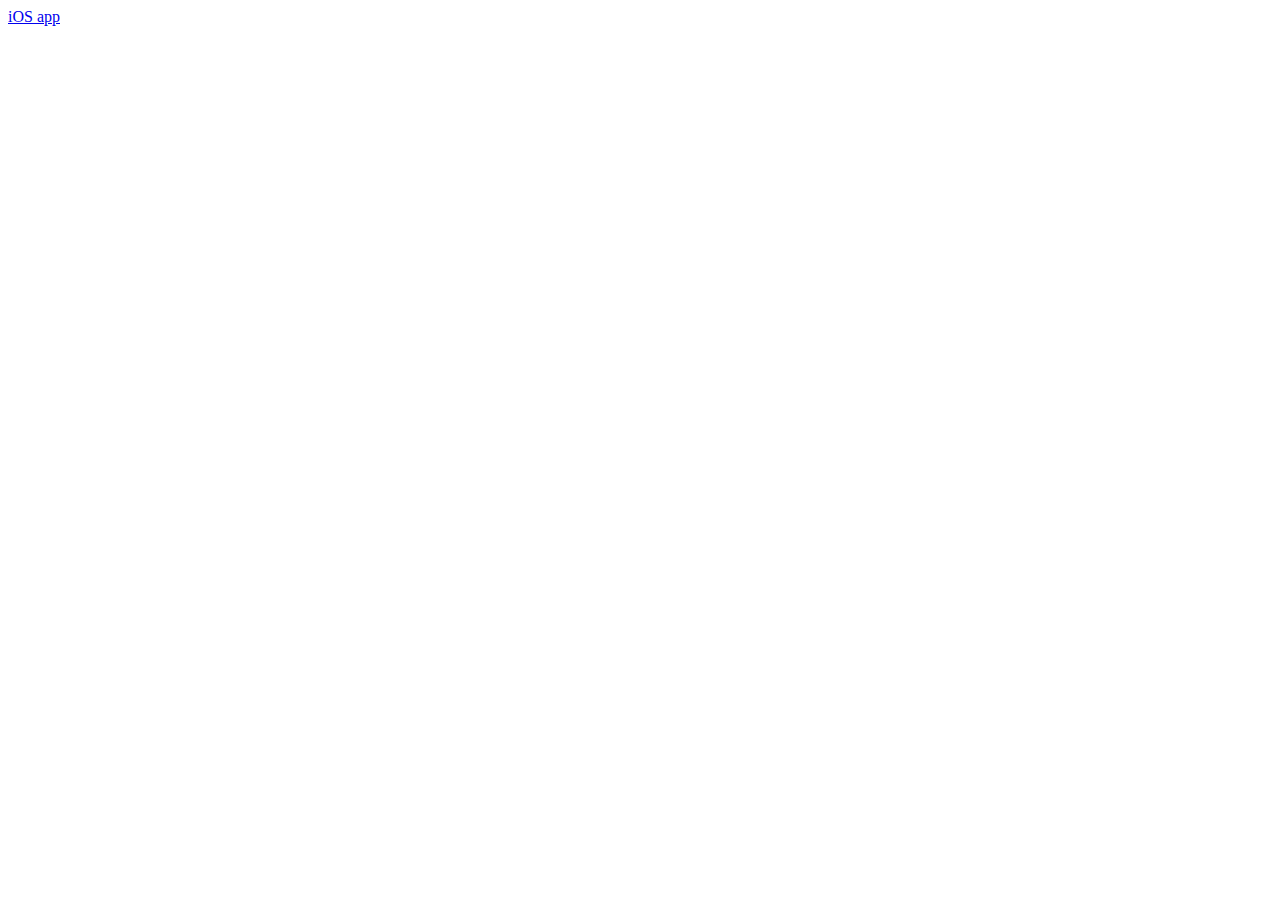
==== ces/index.html @ 85863557 "iOS app" ====
<html>
  <head>
    <title>Rulai@CES 2019</title>
    <meta name="viewport" content="width=device-width, initial-scale=1.0"/>
    <script src="https://cdnjs.cloudflare.com/ajax/libs/jquery/3.3.1/jquery.min.js"></script>
    <script>
      function getChatWidgetCode (webRoot, orgId, botId, options, customScript) {
        if (!options) {
          options = 'null'
        } else {
          options = JSON.stringify(options)
        }
        if (!customScript || customScript === undefined) {
          customScript = 'w'
        }
      
        var script = '<sc' + 'ript src="' + webRoot + customScript + '.js"></scri' + 'pt>' +
          '<scri' + 'pt type="text/javascript">_widget("' + webRoot + '", "' + orgId + '", "' + botId +
          '", "0px", "0px", "32454c", "289dd2", ' + options + ')</scr' + 'ipt>'
        console.log('add_web_widget ' + script)
        return script
      }
      
      function addChatWidget (webRoot, orgId, botId, options, customScript) {
        if (customScript === undefined) {
          customScript = null
        }
      
        var storageKey = 'widgetCustomScript_' + orgId
      
        if (localStorage && localStorage[storageKey]) {
          customScript = localStorage[storageKey]
        }
      
        // eslint-disable-next-line
        if (typeof (_Rulai_widget) === 'undefined') {
          var script = getChatWidgetCode(webRoot, orgId, botId, options, customScript)
          var scriptParts = script.split('</sc' + 'ript>')
          var script1 = scriptParts[0] + '</scr' + 'ipt>'
          var script2 = scriptParts[1] + '</scr' + 'ipt>'
          $('body').append(script1)
          var delayedFunc = function () {
            if (window._widget === undefined) {
              setTimeout(delayedFunc, 100)
              return
            }
            $('body').append(script2)
          }
          delayedFunc()
        } else {
          $('#iframe_window').remove()
          $('#widget').remove()
          $('#iframe_banner').remove()
          $('#widget_banner').remove()
          /* important, must deep clean before re-init */
      
          if (window._rulai_widget) {
            Object.keys(window._rulai_widget).forEach(function (key) { delete window._rulai_widget[key] })
            window._rulai_widget = undefined
          //   delete window._rulai_widget
          }
      
          // if (window._widget) {
          //   Object.keys(window._widget).forEach(function (key) { delete window._widget[key] })
          //   window._widget = undefined
          // //   delete window._widget
          // }
      
          if (window._widgetload) {
            Object.keys(window._widgetLoad).forEach(function (key) { delete window._widgetLoad[key] })
            window._widgetLoad = undefined
          //   delete window._widgetLoad
          }
      
          var scriptAppend = getChatWidgetCode(webRoot, orgId, botId, options, customScript)
          $('body').append(scriptAppend)
        }
      }
      
      function showChatWindow () {
        if (window._rulai_widget) {
          window._rulai_widget.restartSession = true
          sessionStorage.removeItem('_rulai_widget_session_id')
          window._rulai_widget.showIframe()
        } else {
          setTimeout(function () {
            showChatWindow()
          }, 300)
        }
      }
      
      function loadChatWidget ( botId, orgId, variables) {
        var variableList = []
        for (var name in variables) {
          if (typeof variables[name] === 'object') {
            variableList.push({name: name, value: JSON.stringify(variables[name])})
          } else {
            variableList.push({name: name, value: variables[name]})
          }
        }
        addChatWidget(
          'https://sandbox.rul.ai/',
          botId,
          orgId,
          {
            isOngoingSession: false,
            console: false,
            slot: {
              variables: variableList}})
        showChatWindow()
      }
      $(function () {
        loadChatWidget('bffd0a95a44745658b62b89f0ae9623b', '3c5f2d0be8a949ffb2aea84181733843', {})
      })
      </script>
  </head>
  <body>
    <a href="itms-services://?action=download-manifest&url=https://s3-us-west-2.amazonaws.com/rulaichat/manifest.plist">iOS app</a>
  </body>
</html>
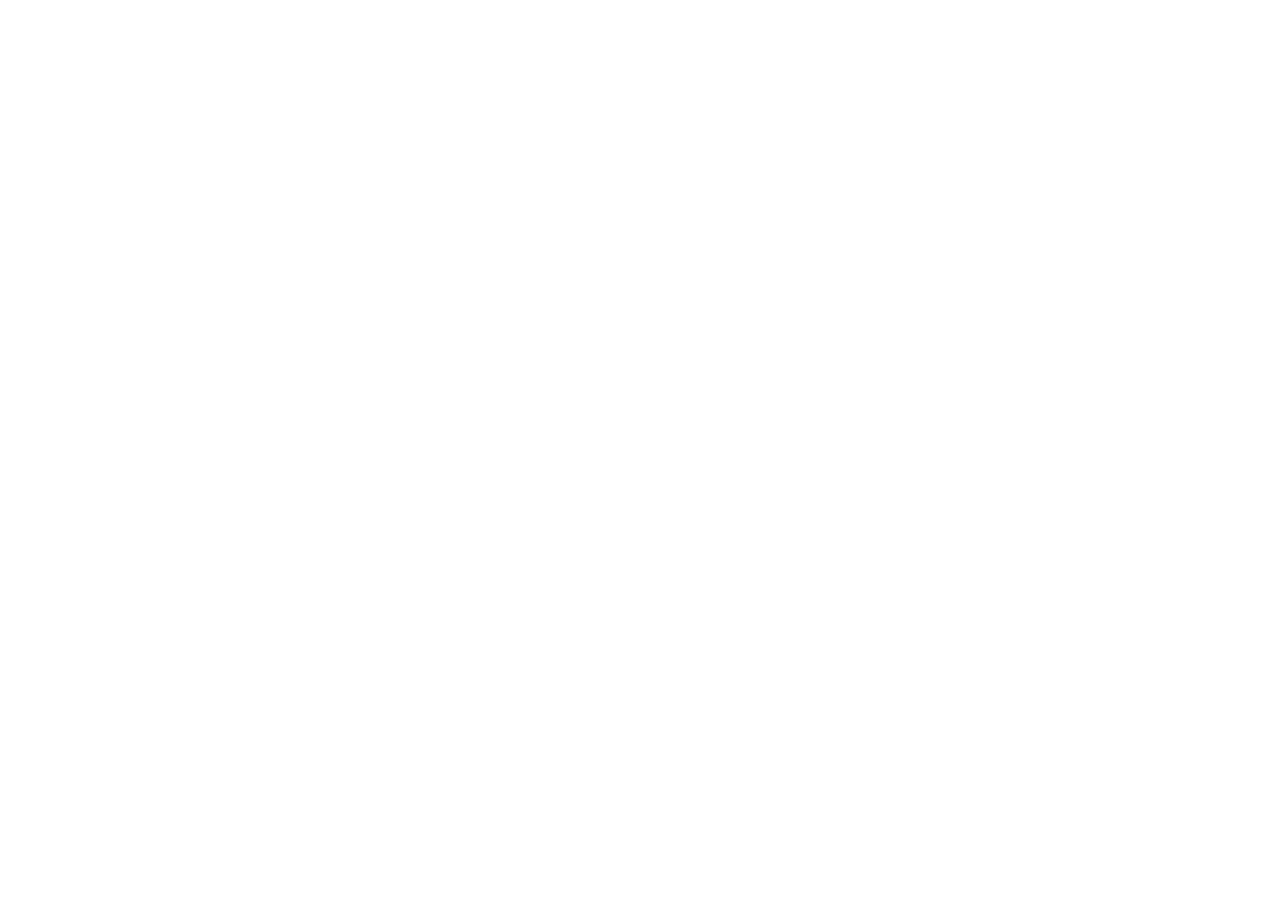
==== commit a484849f: "remove ios link" ====
--- a/ces/index.html
+++ b/ces/index.html
@@ -115,6 +115,5 @@
       </script>
   </head>
   <body>
-    <a href="itms-services://?action=download-manifest&url=https://s3-us-west-2.amazonaws.com/rulaichat/manifest.plist">iOS app</a>
   </body>
 </html>
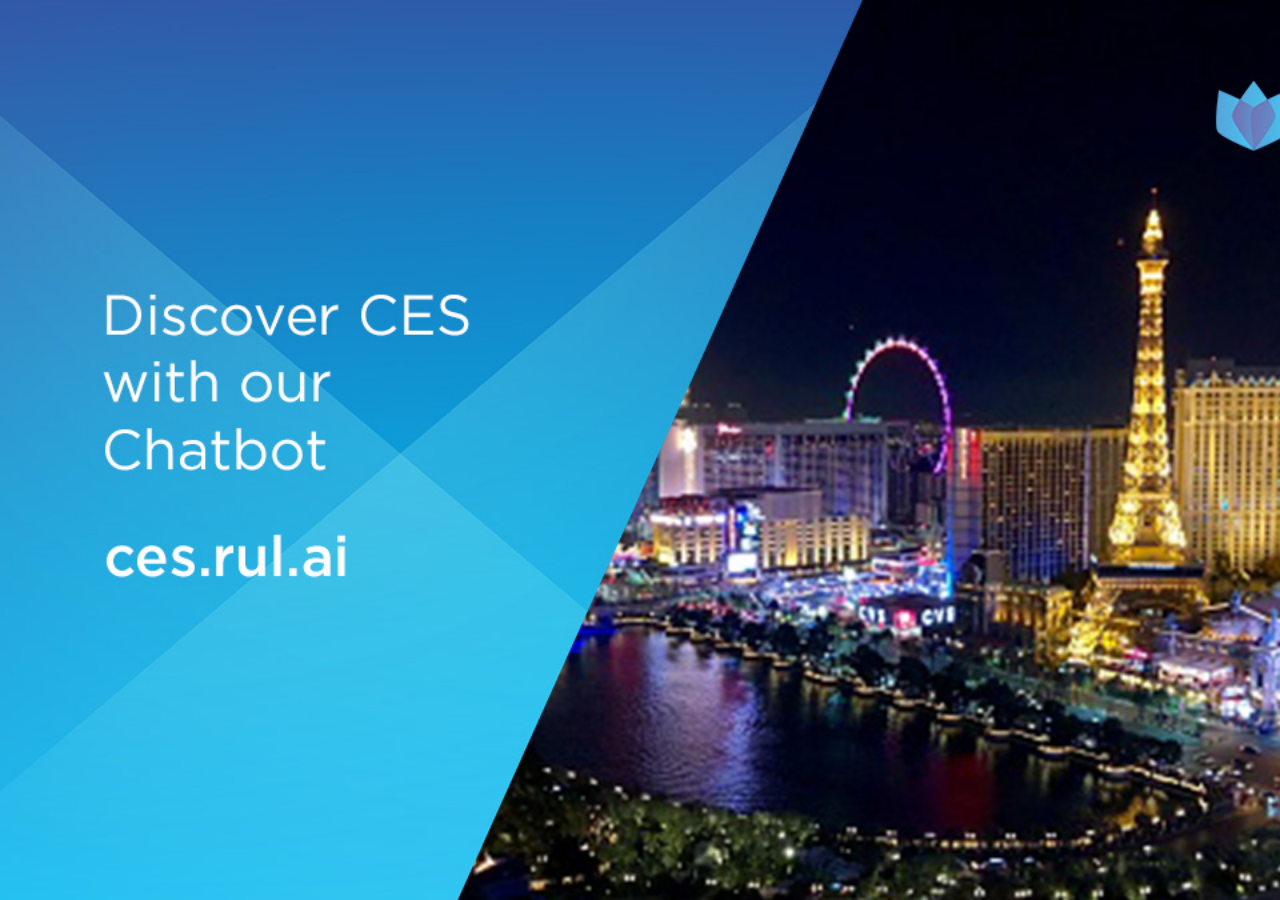
==== commit da9f6bdc: "add background" ====
--- a/ces/index.html
+++ b/ces/index.html
@@ -113,6 +113,13 @@
         loadChatWidget('bffd0a95a44745658b62b89f0ae9623b', '3c5f2d0be8a949ffb2aea84181733843', {})
       })
       </script>
+      <style>
+        body{
+          background-image: url(images/background.jpg);
+          background-repeat: no-repeat;
+          background-size: cover;
+        }
+      </style>
   </head>
   <body>
   </body>
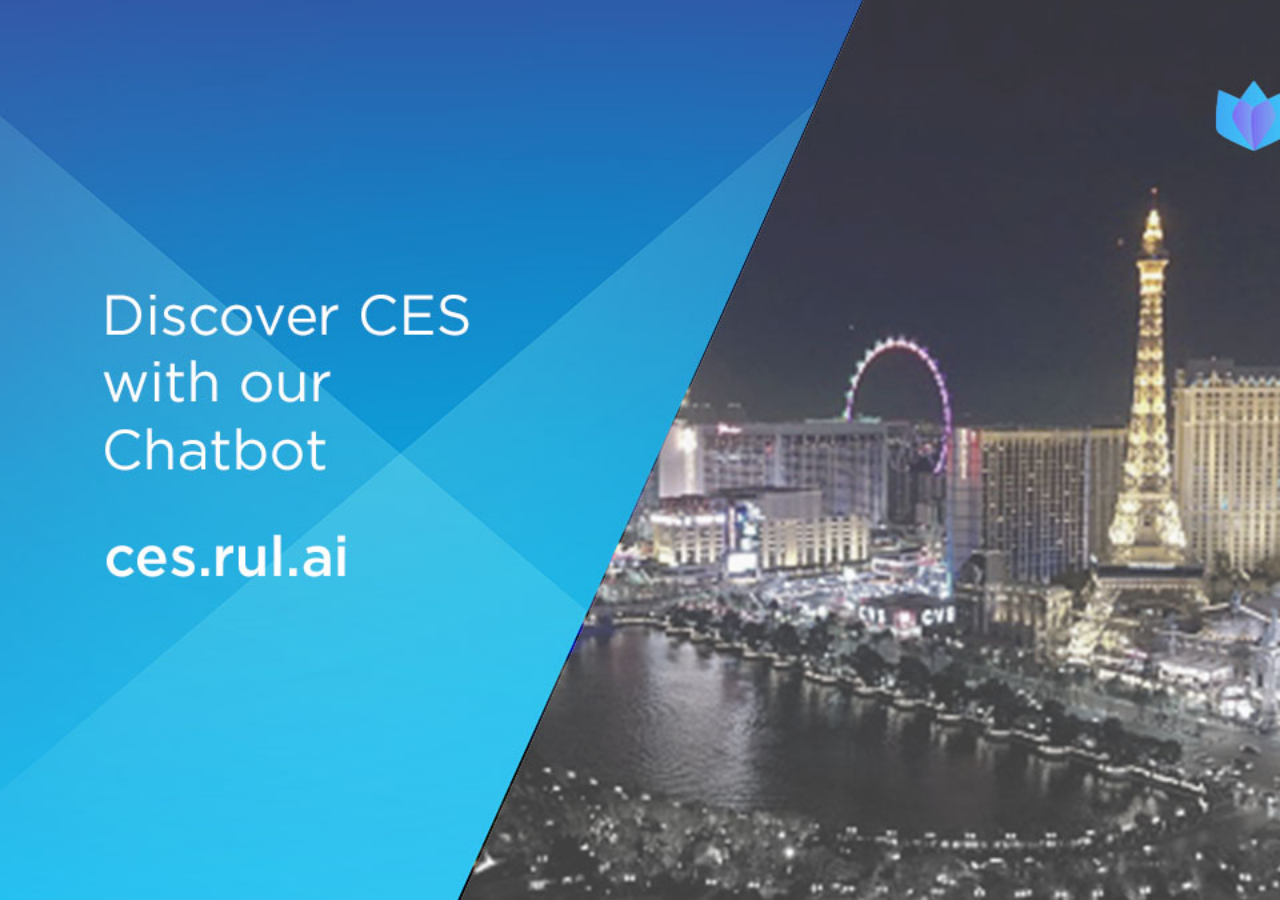
==== commit 79d86087: "googletagmanager" ====
--- a/ces/index.html
+++ b/ces/index.html
@@ -113,6 +113,7 @@
         loadChatWidget('bffd0a95a44745658b62b89f0ae9623b', '3c5f2d0be8a949ffb2aea84181733843', {})
       })
       </script>
+      <script async src="https://www.googletagmanager.com/gtag/js?id=UA-123600524-1"></script>
       <style>
         body{
           background-image: url(images/background.jpg);
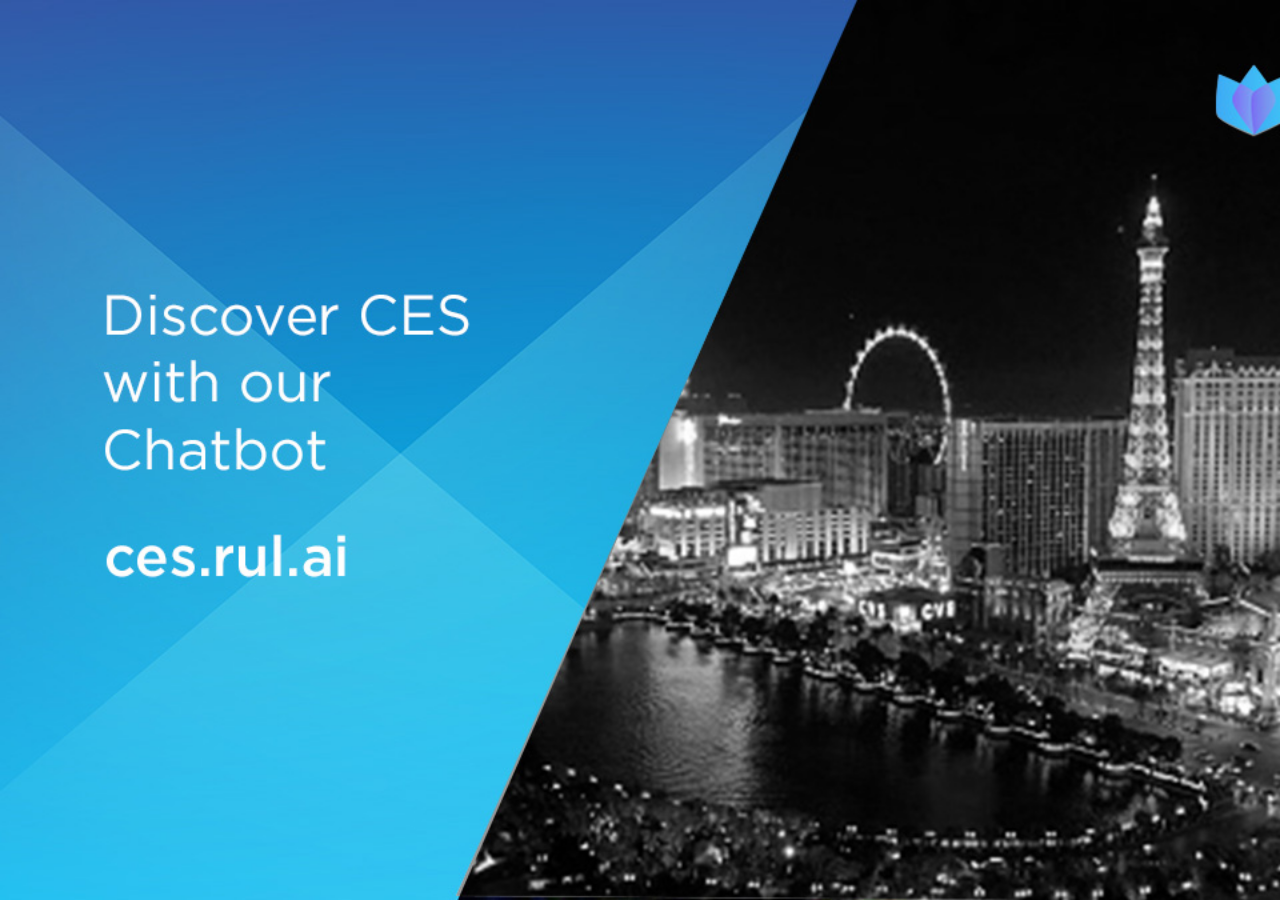
==== commit 36cbd2a7: "new gtag" ====
--- a/ces/index.html
+++ b/ces/index.html
@@ -113,7 +113,17 @@
         loadChatWidget('bffd0a95a44745658b62b89f0ae9623b', '3c5f2d0be8a949ffb2aea84181733843', {})
       })
       </script>
-      <script async src="https://www.googletagmanager.com/gtag/js?id=UA-123600524-1"></script>
+
+      <!-- Global site tag (gtag.js) - Google Analytics -->
+<script async src="https://www.googletagmanager.com/gtag/js?id=UA-123600524-2"></script>
+<script>
+  window.dataLayer = window.dataLayer || [];
+  function gtag(){dataLayer.push(arguments);}
+  gtag('js', new Date());
+
+  gtag('config', 'UA-123600524-2');
+</script>
+
       <style>
         body{
           background-image: url(images/background.jpg);
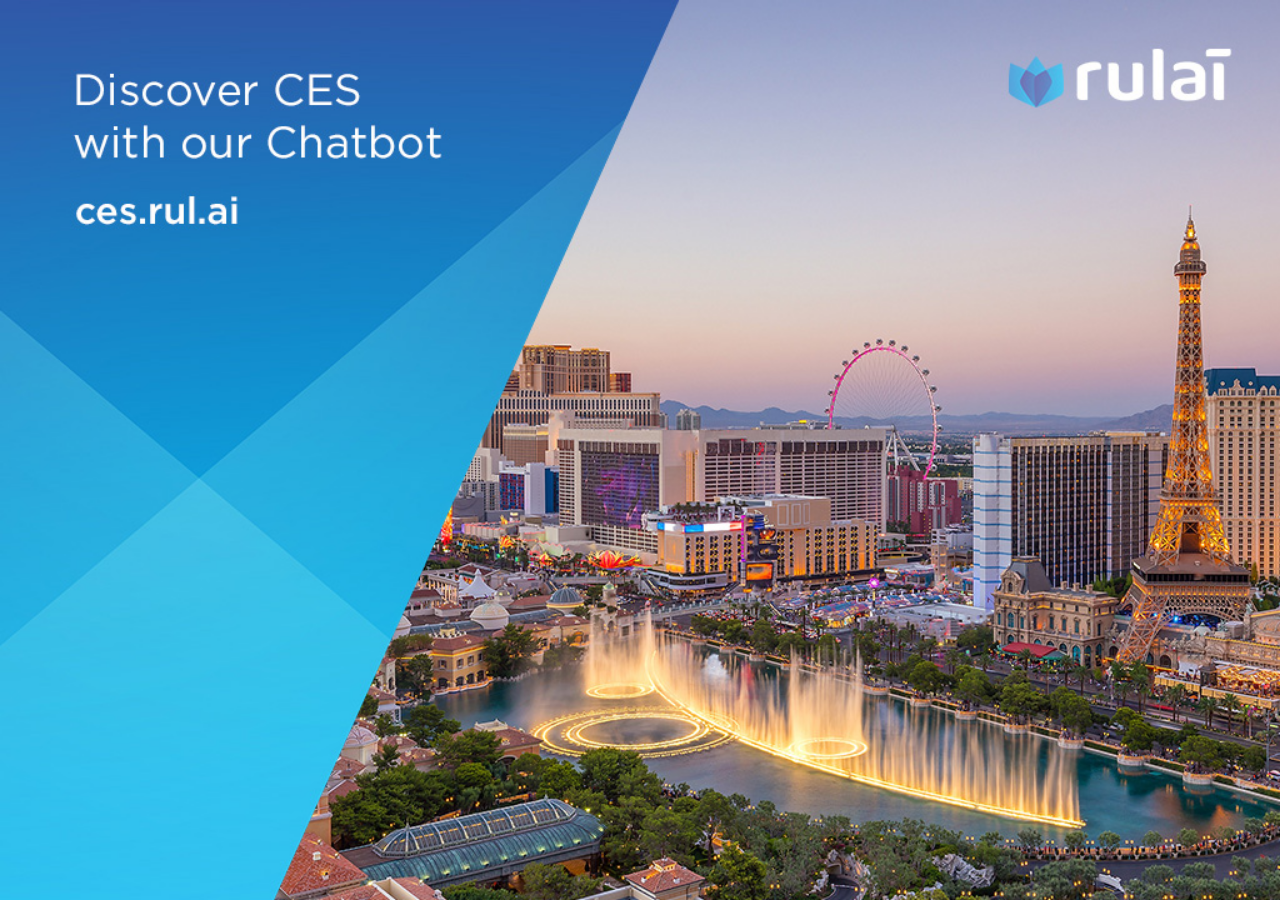
==== commit f5aea422: "Update index.html" ====
--- a/ces/index.html
+++ b/ces/index.html
@@ -1,6 +1,6 @@
 <html>
   <head>
-    <title>Rulai@CES 2019</title>
+    <title>CES 2019 Chatbot Powered by Rulai</title>
     <meta name="viewport" content="width=device-width, initial-scale=1.0"/>
     <script src="https://cdnjs.cloudflare.com/ajax/libs/jquery/3.3.1/jquery.min.js"></script>
     <script>
@@ -99,7 +99,7 @@
           }
         }
         addChatWidget(
-          'https://sandbox.rul.ai/',
+          'https://console.rul.ai/',
           botId,
           orgId,
           {
@@ -110,7 +110,7 @@
         showChatWindow()
       }
       $(function () {
-        loadChatWidget('bffd0a95a44745658b62b89f0ae9623b', '3c5f2d0be8a949ffb2aea84181733843', {})
+        loadChatWidget('4b64d10af5fa4f55b4084f10296491fd', '11c9df37bb7141ebb4b4dcff801691be', {})
       })
       </script>
 
